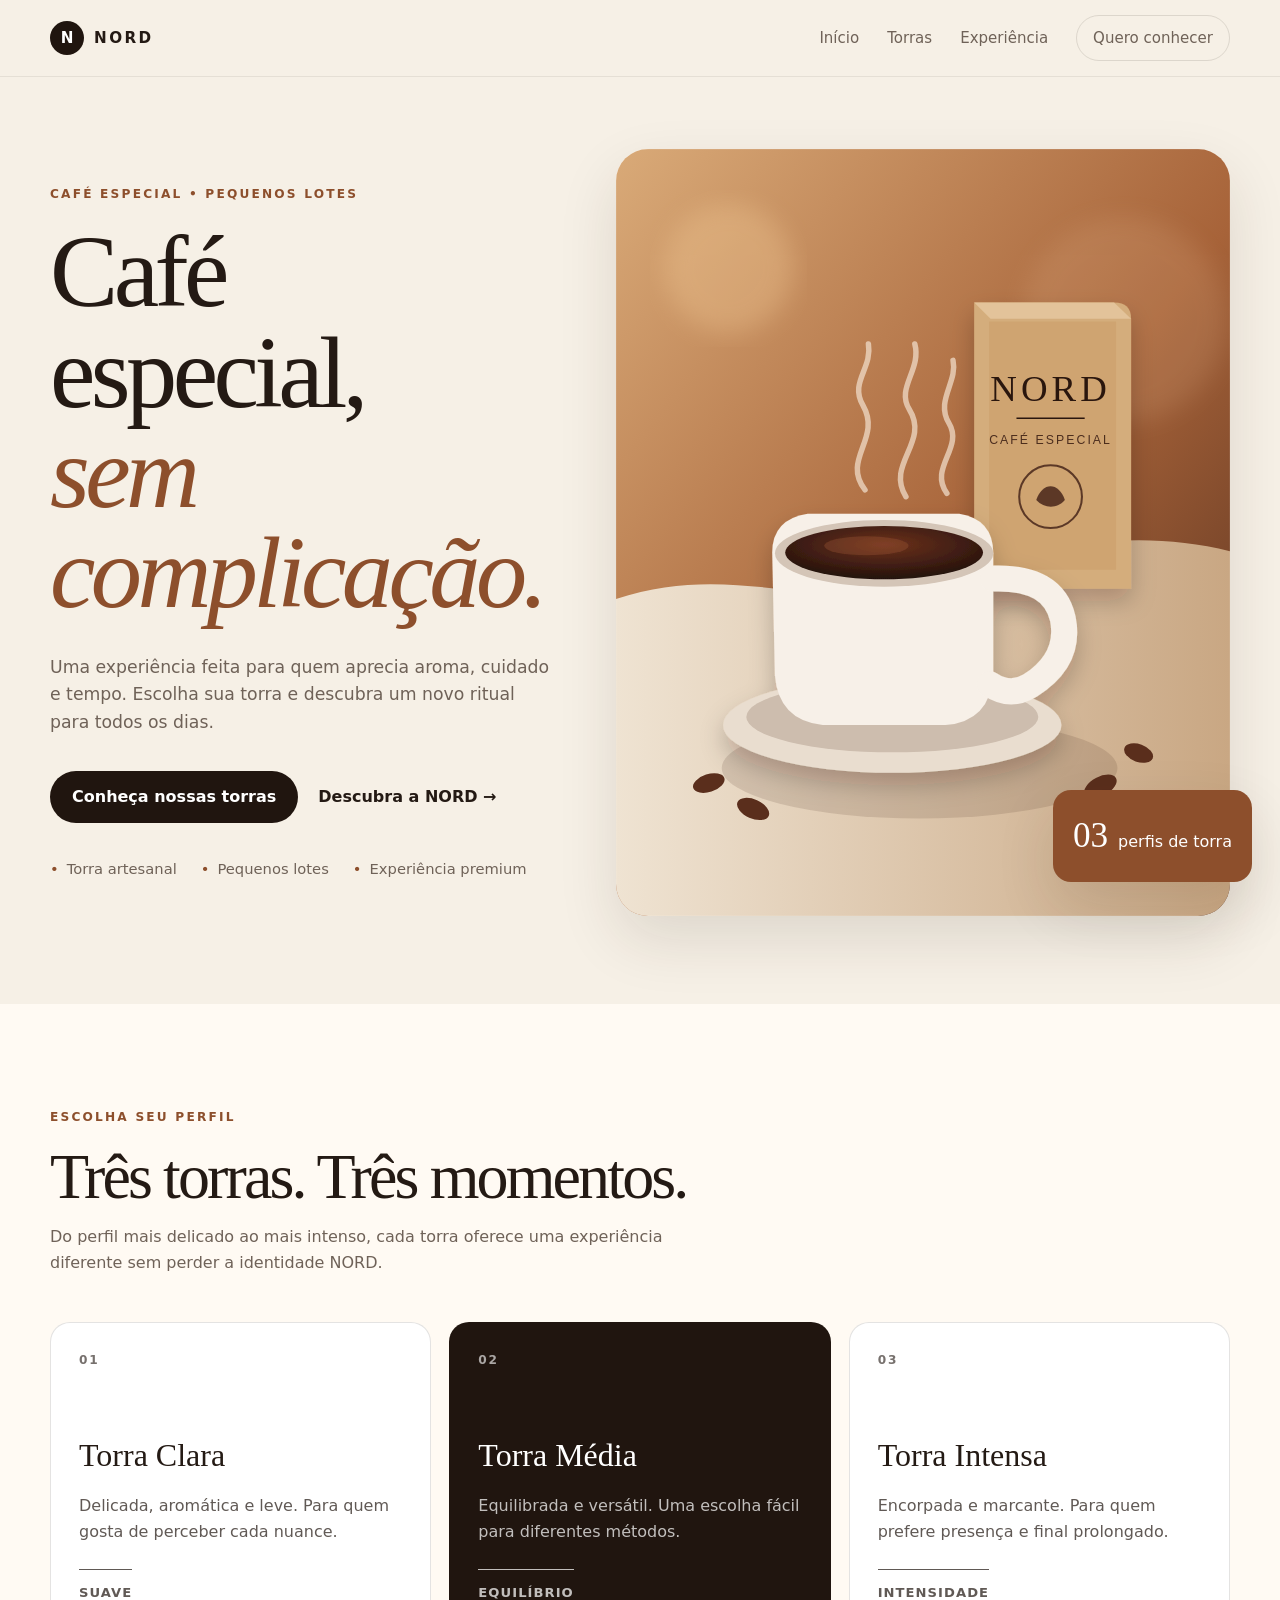
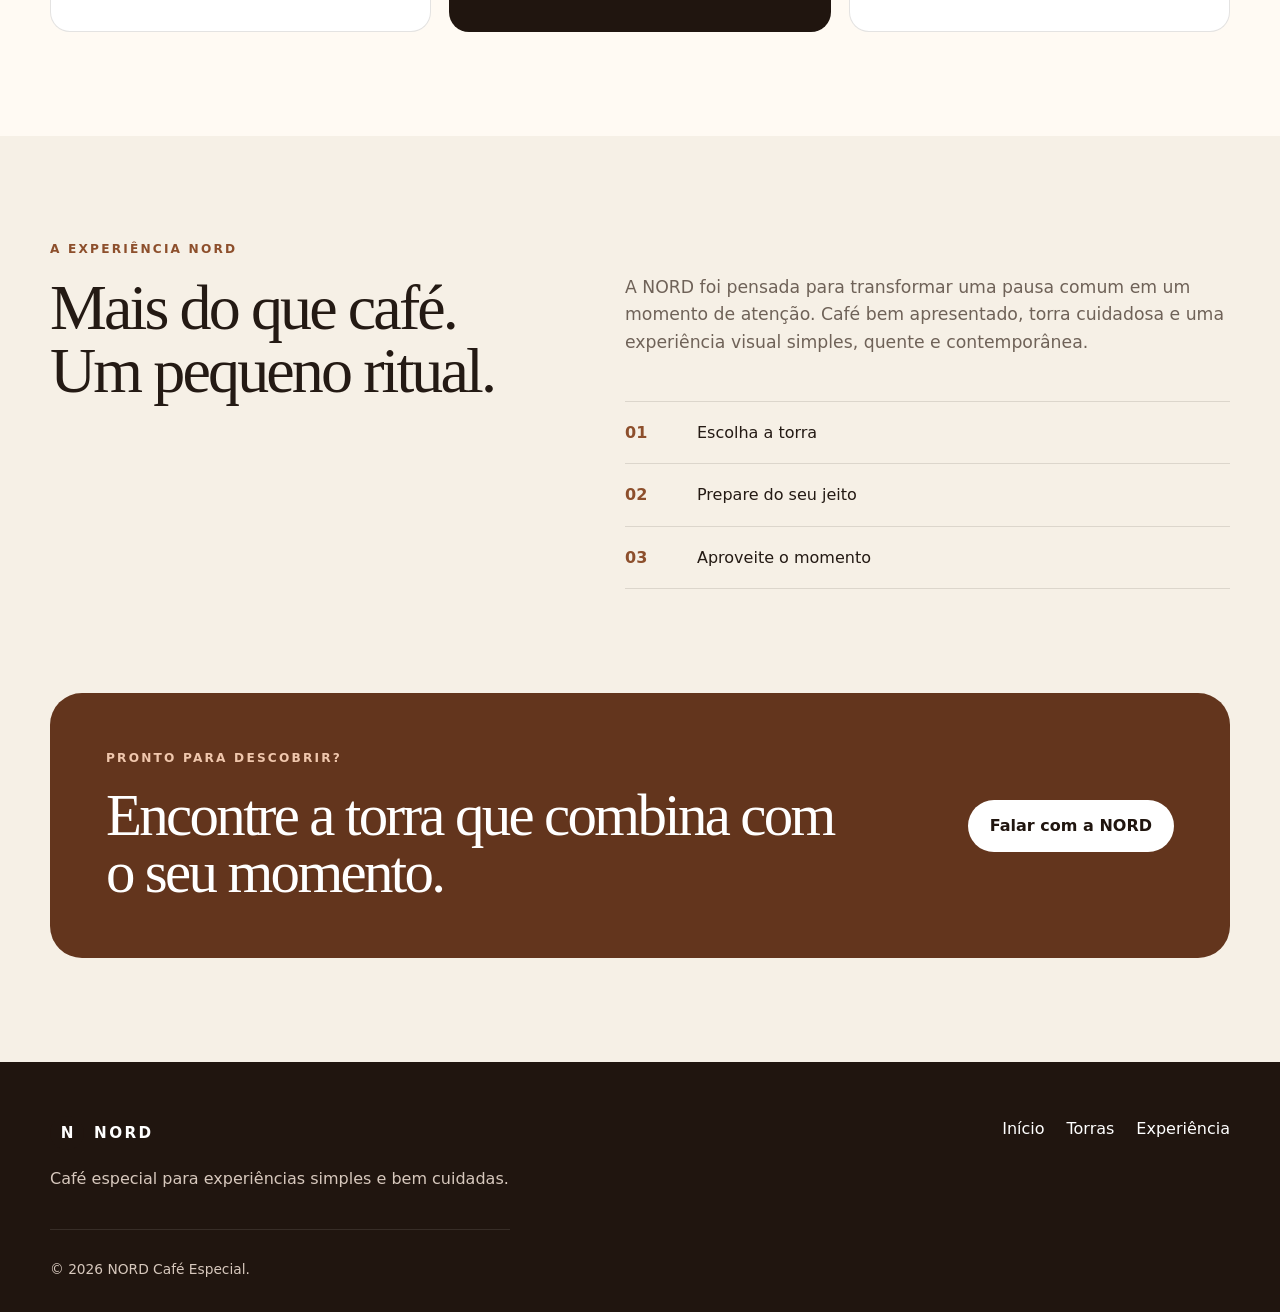
==== index.html @ 1de29782 "Versão inical do site" ====
<!DOCTYPE html>
<html lang="pt-BR">
<head>
  <meta charset="UTF-8" />
  <meta name="viewport" content="width=device-width, initial-scale=1.0" />
  <meta
    name="description"
    content="NORD Café Especial — uma experiência de café premium, acolhedora e contemporânea."
  />
  <title>NORD — Café Especial</title>

  <link rel="icon" href="assets/images/favicon.svg" type="image/svg+xml" />
  <link rel="stylesheet" href="assets/css/style.css" />
</head>

<body>
  <header class="site-header">
    <div class="container nav-wrapper">
      <a class="brand" href="#inicio" aria-label="NORD - início">
        <span class="brand-mark">N</span>
        <span>NORD</span>
      </a>

      <button
        class="menu-toggle"
        type="button"
        aria-label="Abrir menu"
        aria-expanded="false"
        aria-controls="main-menu"
      >
        <span></span>
        <span></span>
      </button>

      <nav id="main-menu" class="main-nav" aria-label="Navegação principal">
        <a href="#inicio">Início</a>
        <a href="#torras">Torras</a>
        <a href="#origem">Experiência</a>
        <a class="nav-cta" href="#contato">Quero conhecer</a>
      </nav>
    </div>
  </header>

  <main>
    <section class="hero" id="inicio">
      <div class="container hero-grid">
        <div class="hero-copy">
          <p class="eyebrow">CAFÉ ESPECIAL • PEQUENOS LOTES</p>

          <h1>
            Café especial,
            <span>sem complicação.</span>
          </h1>

          <p class="hero-text">
            Uma experiência feita para quem aprecia aroma, cuidado e tempo.
            Escolha sua torra e descubra um novo ritual para todos os dias.
          </p>

          <div class="hero-actions">
            <a class="button button-primary" href="#torras">Conheça nossas torras</a>
            <a class="text-link" href="#origem">Descubra a NORD →</a>
          </div>

          <ul class="hero-highlights" aria-label="Destaques da marca">
            <li>Torra artesanal</li>
            <li>Pequenos lotes</li>
            <li>Experiência premium</li>
          </ul>
        </div>

        <div class="hero-visual">
          <div class="image-frame">
            <img
              src="assets/images/cafe-nord.svg"
              alt="Xícara de café quente ao lado de uma embalagem NORD"
            />
          </div>
          <div class="floating-note">
            <span class="note-number">03</span>
            <span>perfis de torra</span>
          </div>
        </div>
      </div>
    </section>

    <section class="section section-soft" id="torras">
      <div class="container">
        <div class="section-heading">
          <p class="eyebrow">ESCOLHA SEU PERFIL</p>
          <h2>Três torras. Três momentos.</h2>
          <p>
            Do perfil mais delicado ao mais intenso, cada torra oferece uma
            experiência diferente sem perder a identidade NORD.
          </p>
        </div>

        <div class="cards-grid">
          <article class="coffee-card">
            <span class="card-number">01</span>
            <h3>Torra Clara</h3>
            <p>Delicada, aromática e leve. Para quem gosta de perceber cada nuance.</p>
            <span class="card-tag">Suave</span>
          </article>

          <article class="coffee-card featured">
            <span class="card-number">02</span>
            <h3>Torra Média</h3>
            <p>Equilibrada e versátil. Uma escolha fácil para diferentes métodos.</p>
            <span class="card-tag">Equilíbrio</span>
          </article>

          <article class="coffee-card">
            <span class="card-number">03</span>
            <h3>Torra Intensa</h3>
            <p>Encorpada e marcante. Para quem prefere presença e final prolongado.</p>
            <span class="card-tag">Intensidade</span>
          </article>
        </div>
      </div>
    </section>

    <section class="section" id="origem">
      <div class="container story-grid">
        <div>
          <p class="eyebrow">A EXPERIÊNCIA NORD</p>
          <h2>Mais do que café. Um pequeno ritual.</h2>
        </div>

        <div class="story-copy">
          <p>
            A NORD foi pensada para transformar uma pausa comum em um momento
            de atenção. Café bem apresentado, torra cuidadosa e uma experiência
            visual simples, quente e contemporânea.
          </p>

          <div class="story-points">
            <div>
              <strong>01</strong>
              <span>Escolha a torra</span>
            </div>
            <div>
              <strong>02</strong>
              <span>Prepare do seu jeito</span>
            </div>
            <div>
              <strong>03</strong>
              <span>Aproveite o momento</span>
            </div>
          </div>
        </div>
      </div>
    </section>

    <section class="contact-section" id="contato">
      <div class="container contact-card">
        <div>
          <p class="eyebrow eyebrow-light">PRONTO PARA DESCOBRIR?</p>
          <h2>Encontre a torra que combina com o seu momento.</h2>
        </div>
        <a class="button button-light" href="mailto:contato@nord.exemplo">
          Falar com a NORD
        </a>
      </div>
    </section>
  </main>

  <footer class="site-footer">
    <div class="container footer-grid">
      <div>
        <a class="brand brand-footer" href="#inicio">
          <span class="brand-mark">N</span>
          <span>NORD</span>
        </a>
        <p>Café especial para experiências simples e bem cuidadas.</p>
      </div>

      <div class="footer-links">
        <a href="#inicio">Início</a>
        <a href="#torras">Torras</a>
        <a href="#origem">Experiência</a>
      </div>

      <p class="copyright">
        © <span id="current-year"></span> NORD Café Especial.
      </p>
    </div>
  </footer>

  <script src="assets/js/main.js"></script>
</body>
</html>
---- assets/css/style.css ----
/* =========================================================
   NORD — Café Especial
   Site-base para atividade de Git, GitHub e Render
   ========================================================= */

:root {
  --bg: #f6f0e6;
  --surface: #fffaf3;
  --surface-2: #eee4d6;
  --text: #241a14;
  --muted: #6f6258;
  --accent: #8d4f2c;
  --accent-dark: #63351d;
  --dark: #20150f;
  --line: rgba(36, 26, 20, 0.12);
  --shadow: 0 24px 60px rgba(52, 30, 18, 0.12);
  --radius-lg: 32px;
  --radius-md: 20px;
  --container: 1180px;
}

* {
  box-sizing: border-box;
}

html {
  scroll-behavior: smooth;
}

body {
  margin: 0;
  font-family: Inter, ui-sans-serif, system-ui, -apple-system, BlinkMacSystemFont, "Segoe UI", sans-serif;
  background: var(--bg);
  color: var(--text);
  line-height: 1.6;
}

img {
  display: block;
  max-width: 100%;
}

a {
  color: inherit;
  text-decoration: none;
}

button,
a {
  -webkit-tap-highlight-color: transparent;
}

.container {
  width: min(calc(100% - 40px), var(--container));
  margin-inline: auto;
}

/* Header -------------------------------------------------- */

.site-header {
  position: sticky;
  top: 0;
  z-index: 50;
  backdrop-filter: blur(16px);
  background: rgba(246, 240, 230, 0.86);
  border-bottom: 1px solid rgba(36, 26, 20, 0.08);
}

.nav-wrapper {
  min-height: 76px;
  display: flex;
  align-items: center;
  justify-content: space-between;
  gap: 24px;
}

.brand {
  display: inline-flex;
  align-items: center;
  gap: 10px;
  font-size: 0.95rem;
  font-weight: 800;
  letter-spacing: 0.16em;
}

.brand-mark {
  width: 34px;
  height: 34px;
  border-radius: 50%;
  display: grid;
  place-items: center;
  color: #fff;
  background: var(--dark);
  letter-spacing: 0;
}

.main-nav {
  display: flex;
  align-items: center;
  gap: 28px;
  font-size: 0.94rem;
}

.main-nav a {
  color: var(--muted);
  transition: color 180ms ease;
}

.main-nav a:hover {
  color: var(--text);
}

.nav-cta {
  padding: 10px 16px;
  border: 1px solid var(--line);
  border-radius: 999px;
}

.menu-toggle {
  display: none;
  border: 0;
  background: transparent;
  padding: 8px;
  cursor: pointer;
}

.menu-toggle span {
  display: block;
  width: 24px;
  height: 2px;
  margin: 5px 0;
  background: var(--text);
}

/* Hero ---------------------------------------------------- */

.hero {
  min-height: calc(100vh - 76px);
  display: grid;
  align-items: center;
  padding: 72px 0 88px;
}

.hero-grid {
  display: grid;
  grid-template-columns: minmax(0, 0.9fr) minmax(420px, 1.1fr);
  align-items: center;
  gap: 64px;
}

.eyebrow {
  margin: 0 0 18px;
  font-size: 0.76rem;
  font-weight: 800;
  letter-spacing: 0.18em;
  color: var(--accent);
}

.hero h1,
.section-heading h2,
.story-grid h2,
.contact-card h2 {
  margin: 0;
  font-family: Georgia, "Times New Roman", serif;
  font-weight: 500;
  line-height: 0.98;
  letter-spacing: -0.045em;
}

.hero h1 {
  max-width: 720px;
  font-size: clamp(4rem, 8vw, 7.6rem);
}

.hero h1 span {
  display: block;
  color: var(--accent);
  font-style: italic;
}

.hero-text {
  max-width: 610px;
  margin: 30px 0 0;
  font-size: 1.08rem;
  color: var(--muted);
}

.hero-actions {
  display: flex;
  align-items: center;
  flex-wrap: wrap;
  gap: 20px;
  margin-top: 34px;
}

.button {
  display: inline-flex;
  align-items: center;
  justify-content: center;
  min-height: 52px;
  padding: 0 22px;
  border-radius: 999px;
  font-weight: 750;
  transition: transform 180ms ease, background 180ms ease;
}

.button:hover {
  transform: translateY(-2px);
}

.button-primary {
  color: #fff;
  background: var(--dark);
}

.button-primary:hover {
  background: var(--accent-dark);
}

.text-link {
  font-weight: 700;
}

.hero-highlights {
  display: flex;
  flex-wrap: wrap;
  gap: 12px 24px;
  padding: 0;
  margin: 34px 0 0;
  list-style: none;
  color: var(--muted);
  font-size: 0.92rem;
}

.hero-highlights li::before {
  content: "•";
  margin-right: 8px;
  color: var(--accent);
}

.hero-visual {
  position: relative;
}

.image-frame {
  overflow: hidden;
  border-radius: var(--radius-lg);
  box-shadow: var(--shadow);
  background: var(--surface);
}

.image-frame img {
  width: 100%;
  aspect-ratio: 4 / 5;
  object-fit: cover;
  transition: transform 700ms cubic-bezier(.2,.7,.2,1);
}

.hero-visual:hover .image-frame img {
  transform: scale(1.025);
}

.floating-note {
  position: absolute;
  right: -22px;
  bottom: 34px;
  min-width: 172px;
  padding: 18px 20px;
  display: flex;
  align-items: baseline;
  gap: 10px;
  border-radius: 18px;
  color: #fff;
  background: var(--accent);
  box-shadow: var(--shadow);
}

.note-number {
  font-family: Georgia, "Times New Roman", serif;
  font-size: 2.2rem;
}

/* Sections ------------------------------------------------ */

.section {
  padding: 104px 0;
}

.section-soft {
  background: var(--surface);
}

.section-heading {
  max-width: 760px;
  margin-bottom: 46px;
}

.section-heading h2,
.story-grid h2,
.contact-card h2 {
  font-size: clamp(2.7rem, 5vw, 5.2rem);
}

.section-heading > p:last-child {
  max-width: 620px;
  color: var(--muted);
}

.cards-grid {
  display: grid;
  grid-template-columns: repeat(3, 1fr);
  gap: 18px;
}

.coffee-card {
  min-height: 310px;
  padding: 28px;
  display: flex;
  flex-direction: column;
  border: 1px solid var(--line);
  border-radius: var(--radius-md);
  background: #fff;
}

.coffee-card.featured {
  color: #fff;
  background: var(--dark);
}

.card-number {
  font-size: 0.76rem;
  font-weight: 800;
  letter-spacing: 0.15em;
  opacity: 0.62;
}

.coffee-card h3 {
  margin: auto 0 12px;
  font-family: Georgia, "Times New Roman", serif;
  font-size: 2rem;
  font-weight: 500;
}

.coffee-card p {
  margin: 0;
  color: inherit;
  opacity: 0.72;
}

.card-tag {
  align-self: flex-start;
  margin-top: 24px;
  padding-top: 12px;
  border-top: 1px solid currentColor;
  font-size: 0.82rem;
  font-weight: 800;
  letter-spacing: 0.08em;
  text-transform: uppercase;
  opacity: 0.72;
}

.story-grid {
  display: grid;
  grid-template-columns: 0.9fr 1.1fr;
  gap: 80px;
}

.story-copy {
  padding-top: 34px;
}

.story-copy > p {
  max-width: 640px;
  margin-top: 0;
  color: var(--muted);
  font-size: 1.08rem;
}

.story-points {
  margin-top: 44px;
  border-top: 1px solid var(--line);
}

.story-points > div {
  display: grid;
  grid-template-columns: 54px 1fr;
  gap: 18px;
  padding: 18px 0;
  border-bottom: 1px solid var(--line);
}

.story-points strong {
  color: var(--accent);
}

/* CTA ----------------------------------------------------- */

.contact-section {
  padding: 0 0 104px;
}

.contact-card {
  padding: 56px;
  display: flex;
  align-items: center;
  justify-content: space-between;
  gap: 40px;
  border-radius: var(--radius-lg);
  color: #fff;
  background: var(--accent-dark);
}

.contact-card h2 {
  max-width: 760px;
  font-size: clamp(2.4rem, 4.6vw, 4.6rem);
}

.eyebrow-light {
  color: #f0c7ad;
}

.button-light {
  flex: 0 0 auto;
  color: var(--dark);
  background: #fff;
}

/* Footer -------------------------------------------------- */

.site-footer {
  padding: 54px 0 32px;
  color: #d7c8bd;
  background: var(--dark);
}

.footer-grid {
  display: grid;
  grid-template-columns: 1fr auto;
  gap: 24px 48px;
  align-items: start;
}

.brand-footer {
  color: #fff;
}

.footer-grid p {
  max-width: 460px;
  margin-bottom: 0;
}

.footer-links {
  display: flex;
  gap: 22px;
  color: #fff;
}

.copyright {
  grid-column: 1 / -1;
  padding-top: 28px;
  border-top: 1px solid rgba(255,255,255,0.1);
  font-size: 0.86rem;
}

/* Responsividade ----------------------------------------- */

@media (max-width: 900px) {
  .hero-grid,
  .story-grid {
    grid-template-columns: 1fr;
  }

  .hero {
    padding-top: 48px;
  }

  .hero-visual {
    max-width: 650px;
  }

  .cards-grid {
    grid-template-columns: 1fr;
  }

  .coffee-card {
    min-height: 240px;
  }

  .contact-card {
    align-items: flex-start;
    flex-direction: column;
  }

  .floating-note {
    right: 18px;
  }
}

@media (max-width: 720px) {
  .container {
    width: min(calc(100% - 28px), var(--container));
  }

  .menu-toggle {
    display: block;
  }

  .main-nav {
    position: absolute;
    top: calc(100% + 1px);
    left: 14px;
    right: 14px;
    padding: 20px;
    display: none;
    align-items: stretch;
    flex-direction: column;
    gap: 8px;
    border: 1px solid var(--line);
    border-radius: 18px;
    background: var(--surface);
    box-shadow: var(--shadow);
  }

  .main-nav.is-open {
    display: flex;
  }

  .main-nav a {
    padding: 10px 8px;
  }

  .hero h1 {
    font-size: clamp(3.3rem, 18vw, 5.3rem);
  }

  .hero-grid {
    gap: 42px;
  }

  .section {
    padding: 78px 0;
  }

  .contact-card {
    padding: 34px 26px;
  }

  .footer-grid {
    grid-template-columns: 1fr;
  }

  .footer-links {
    flex-wrap: wrap;
  }

  .copyright {
    grid-column: auto;
  }
}
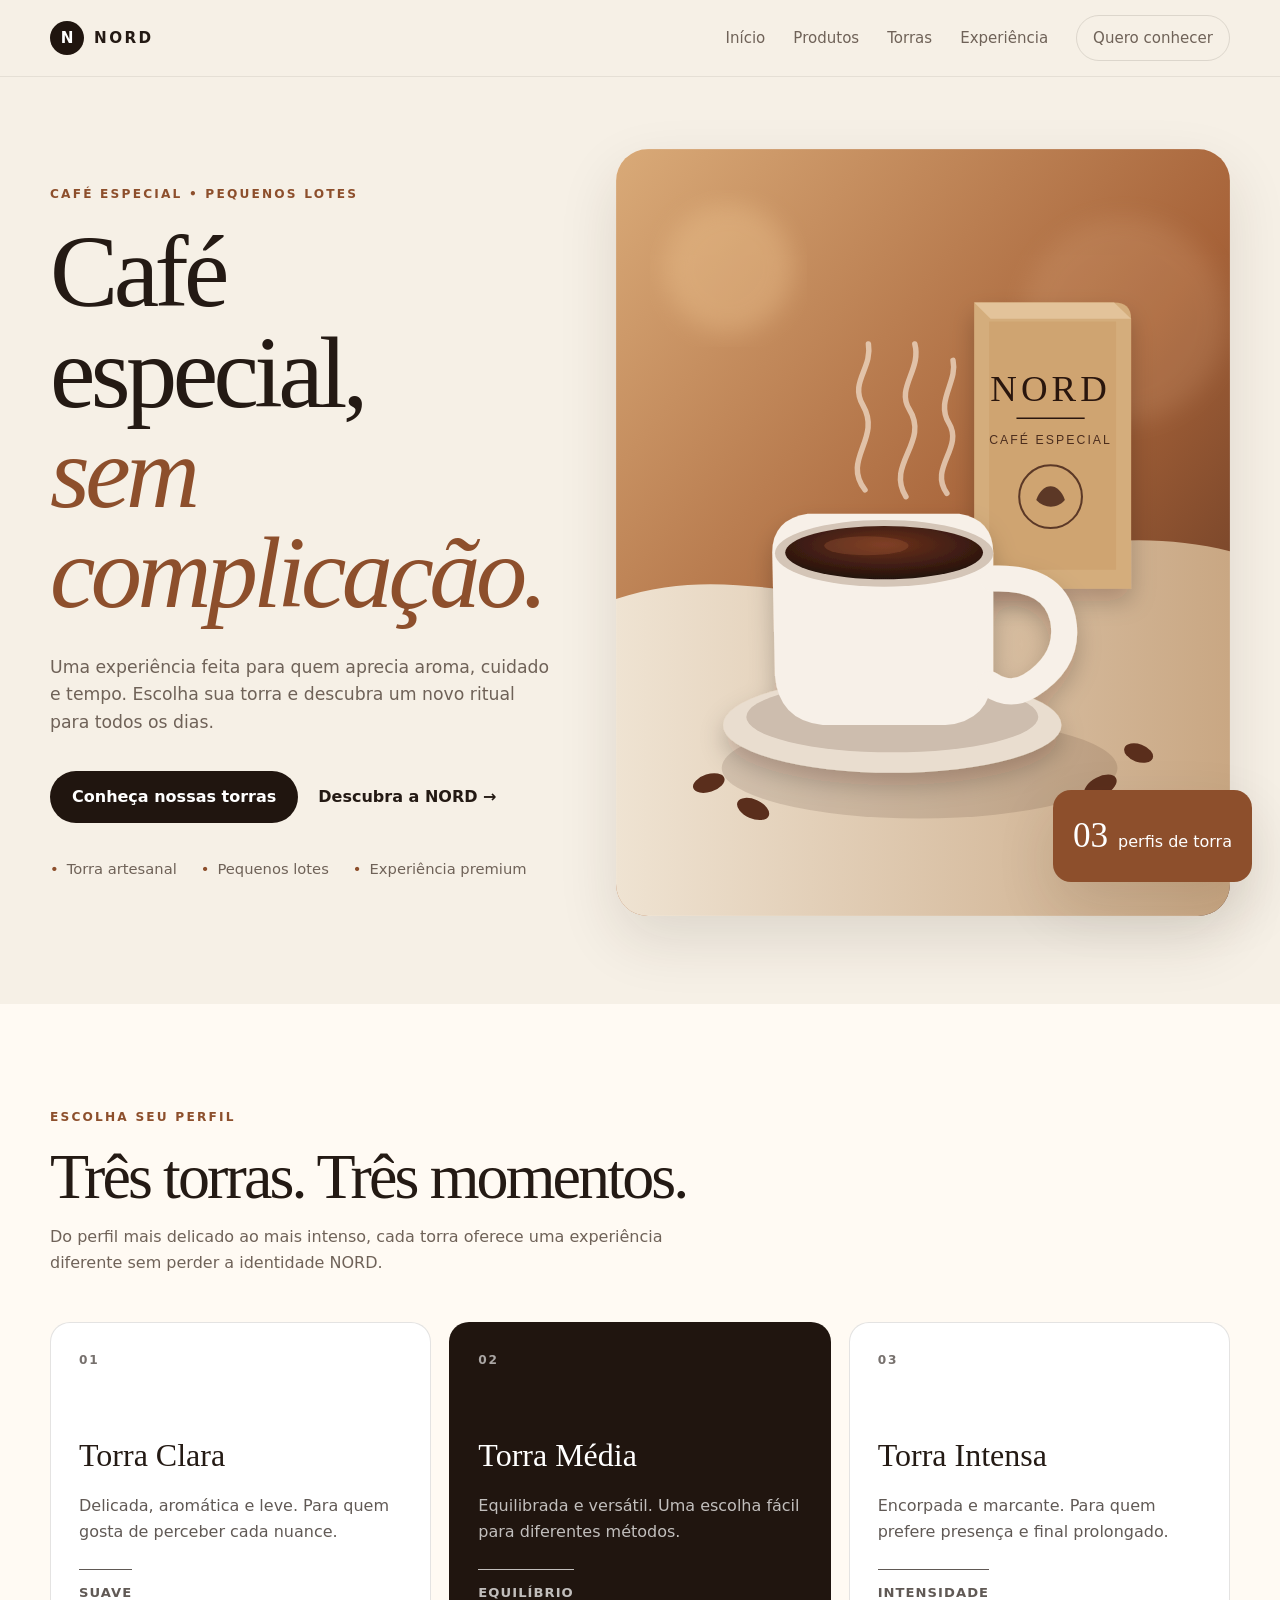
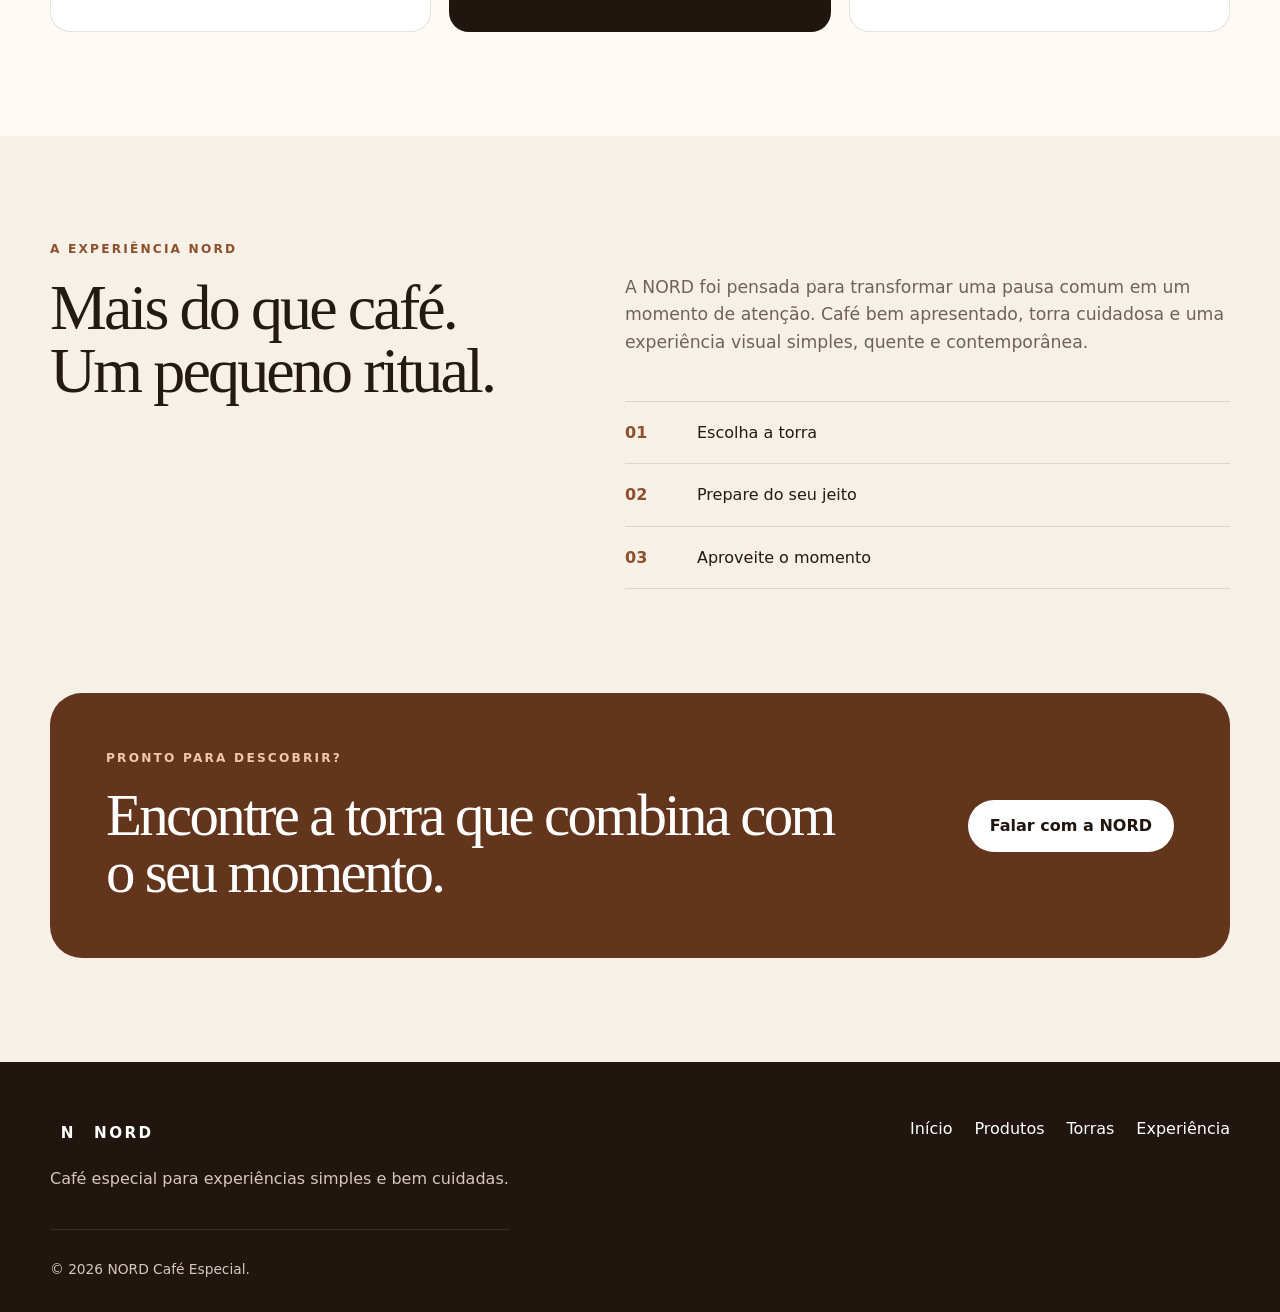
==== commit 09970c81: "Adcionar página de produtos" ====
--- a/index.html
+++ b/index.html
@@ -34,6 +34,7 @@
 
       <nav id="main-menu" class="main-nav" aria-label="Navegação principal">
         <a href="#inicio">Início</a>
+        <a href="produtos.html">Produtos</a>
         <a href="#torras">Torras</a>
         <a href="#origem">Experiência</a>
         <a class="nav-cta" href="#contato">Quero conhecer</a>
@@ -177,6 +178,7 @@
 
       <div class="footer-links">
         <a href="#inicio">Início</a>
+        <a href="produtos.html">Produtos</a>
         <a href="#torras">Torras</a>
         <a href="#origem">Experiência</a>
       </div>
--- a/assets/css/style.css
+++ b/assets/css/style.css
@@ -106,8 +106,10 @@
   transition: color 180ms ease;
 }
 
-.main-nav a:hover {
+.main-nav a:hover,
+.main-nav a.active {
   color: var(--text);
+  font-weight: 700;
 }
 
 .nav-cta {
@@ -157,6 +159,7 @@
 }
 
 .hero h1,
+.section-heading h1,
 .section-heading h2,
 .story-grid h2,
 .contact-card h2 {
@@ -295,10 +298,21 @@
   margin-bottom: 46px;
 }
 
+.section-heading h1,
 .section-heading h2,
 .story-grid h2,
 .contact-card h2 {
   font-size: clamp(2.7rem, 5vw, 5.2rem);
+}
+
+.section-heading h1 {
+  margin-bottom: 20px;
+}
+
+.section-heading h1 span {
+  display: block;
+  color: var(--accent);
+  font-style: italic;
 }
 
 .section-heading > p:last-child {
@@ -359,6 +373,11 @@
   opacity: 0.72;
 }
 
+.card-button {
+  width: 100%;
+  margin-top: 24px;
+}
+
 .story-grid {
   display: grid;
   grid-template-columns: 0.9fr 1.1fr;
@@ -423,6 +442,10 @@
   flex: 0 0 auto;
   color: var(--dark);
   background: #fff;
+}
+
+.button-light:hover {
+  background: var(--surface-2);
 }
 
 /* Footer -------------------------------------------------- */
